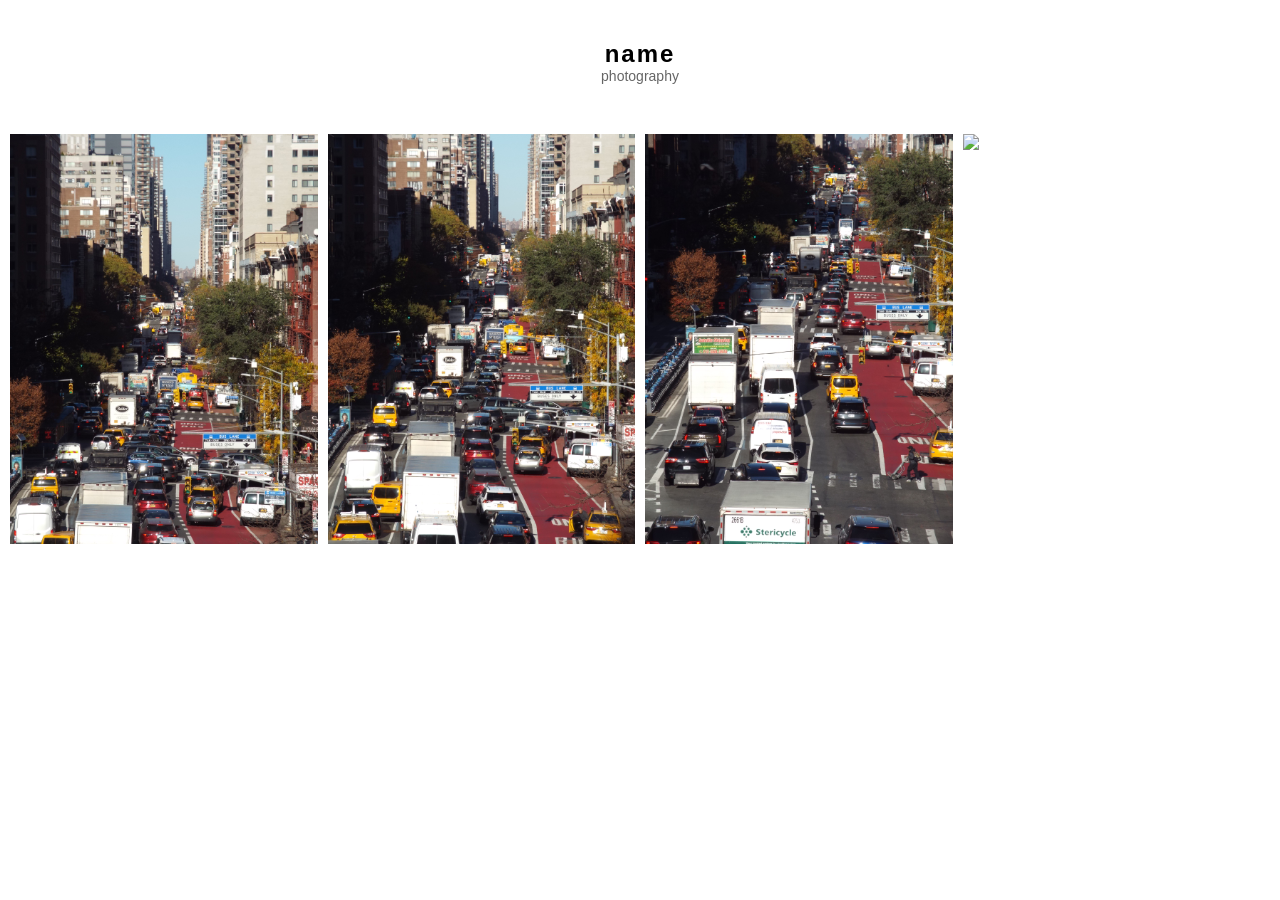
==== index.html @ 2ecf424a "yes" ====
<!DOCTYPE html>
<html lang="eng">
<head>
  <meta charset="UTF-8">
  <title>portfolio</title>
  <link rel="stylesheet" href="style.css">
</head>
<body>

  <header>
    <h1>name</h1>
    <p>photography</p>
  </header>

  <main class="gallery">
    <img src="images/1.jpg">
    <img src="images/2.jpg">
    <img src="images/3.jpg">
    <img src="images/4.jpg">
  </main>

</body>
</html>
---- style.css ----
* {
  margin: 0;
  padding: 0;
  box-sizing: border-box;
}

body {
  background: #fff;
  color: #000;
  font-family: Arial, sans-serif;
}

header {
  text-align: center;
  padding: 40px 0;
}

header h1 {
  font-size: 24px;
  letter-spacing: 2px;
}

header p {
  font-size: 14px;
  opacity: 0.6;
}

.gallery {
  display: grid;
  grid-template-columns: repeat(auto-fit, minmax(300px, 1fr));
  gap: 10px;
  padding: 10px;
}

.gallery img {
  width: 100%;
  display: block;
}
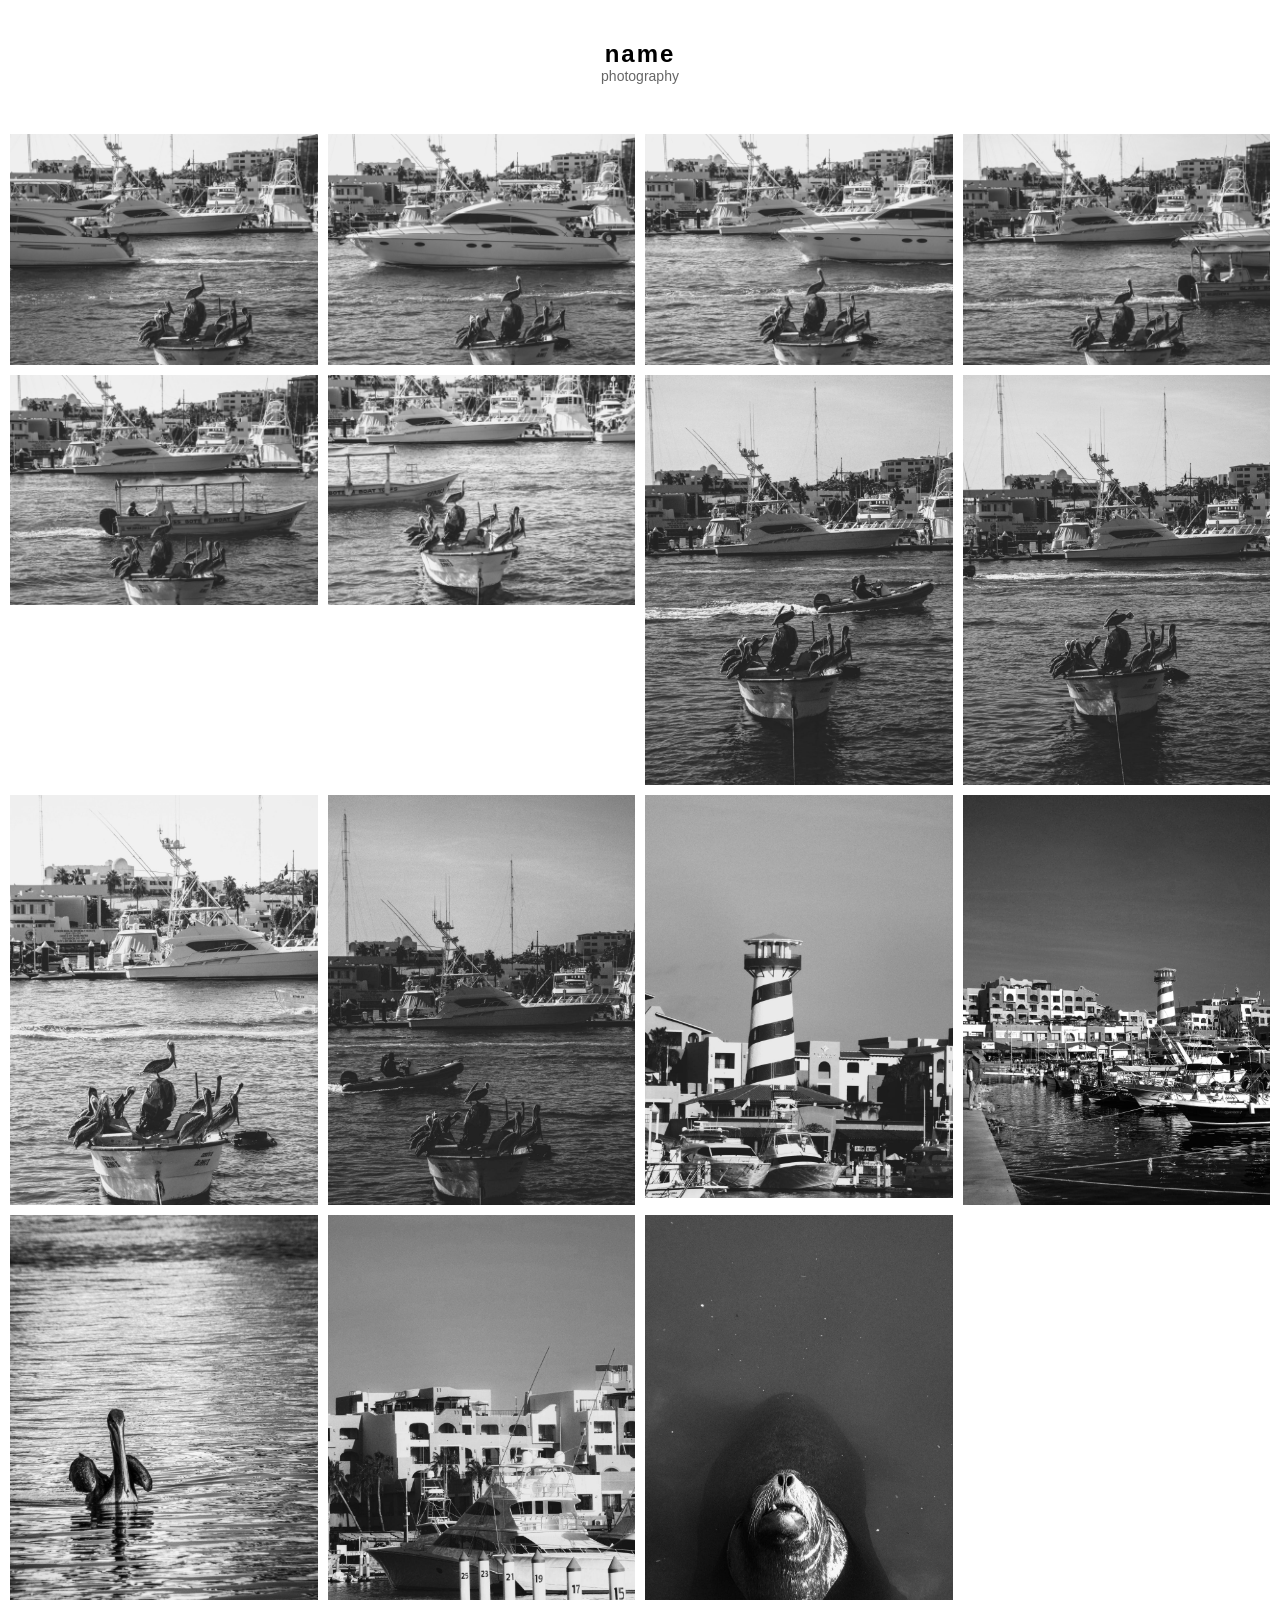
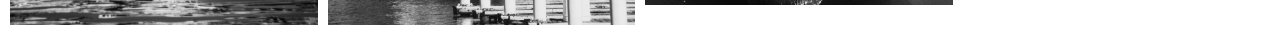
==== commit da577c4c: "Update index.html" ====
--- a/index.html
+++ b/index.html
@@ -17,6 +17,17 @@
     <img src="images/2.jpg">
     <img src="images/3.jpg">
     <img src="images/4.jpg">
+    <img src="images/5.jpg">
+    <img src="images/6.jpg">
+    <img src="images/7.jpg">
+    <img src="images/8.jpg">
+    <img src="images/9.jpg">
+    <img src="images/10.jpg">
+    <img src="images/11.jpg">
+    <img src="images/12.jpg">
+    <img src="images/13.jpg">
+    <img src="images/14.jpg">
+    <img src="images/15.jpg">
   </main>
 
 </body>
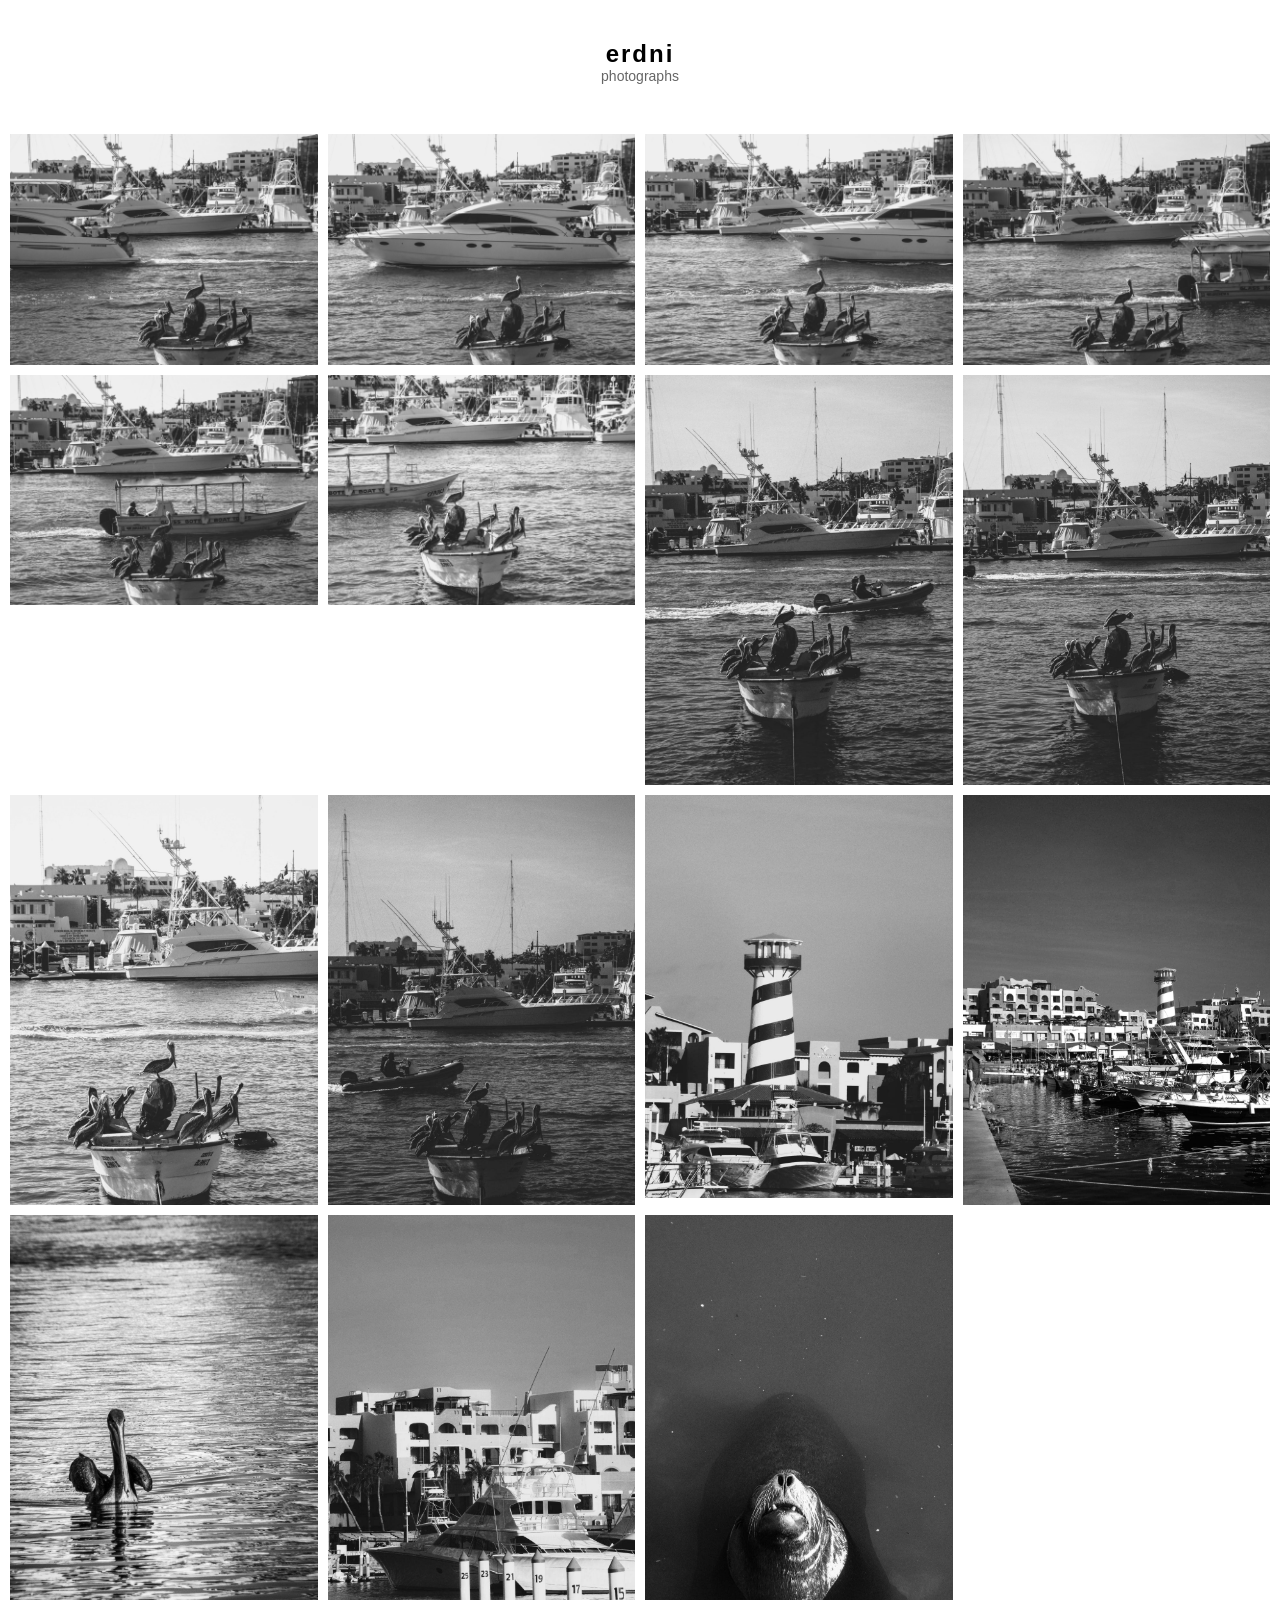
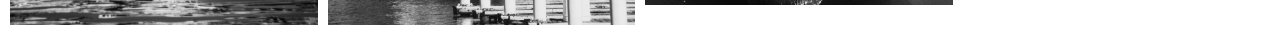
==== commit 5daa4624: "Update index.html" ====
--- a/index.html
+++ b/index.html
@@ -8,8 +8,8 @@
 <body>
 
   <header>
-    <h1>name</h1>
-    <p>photography</p>
+    <h1>erdni</h1>
+    <p>photographs</p>
   </header>
 
   <main class="gallery">
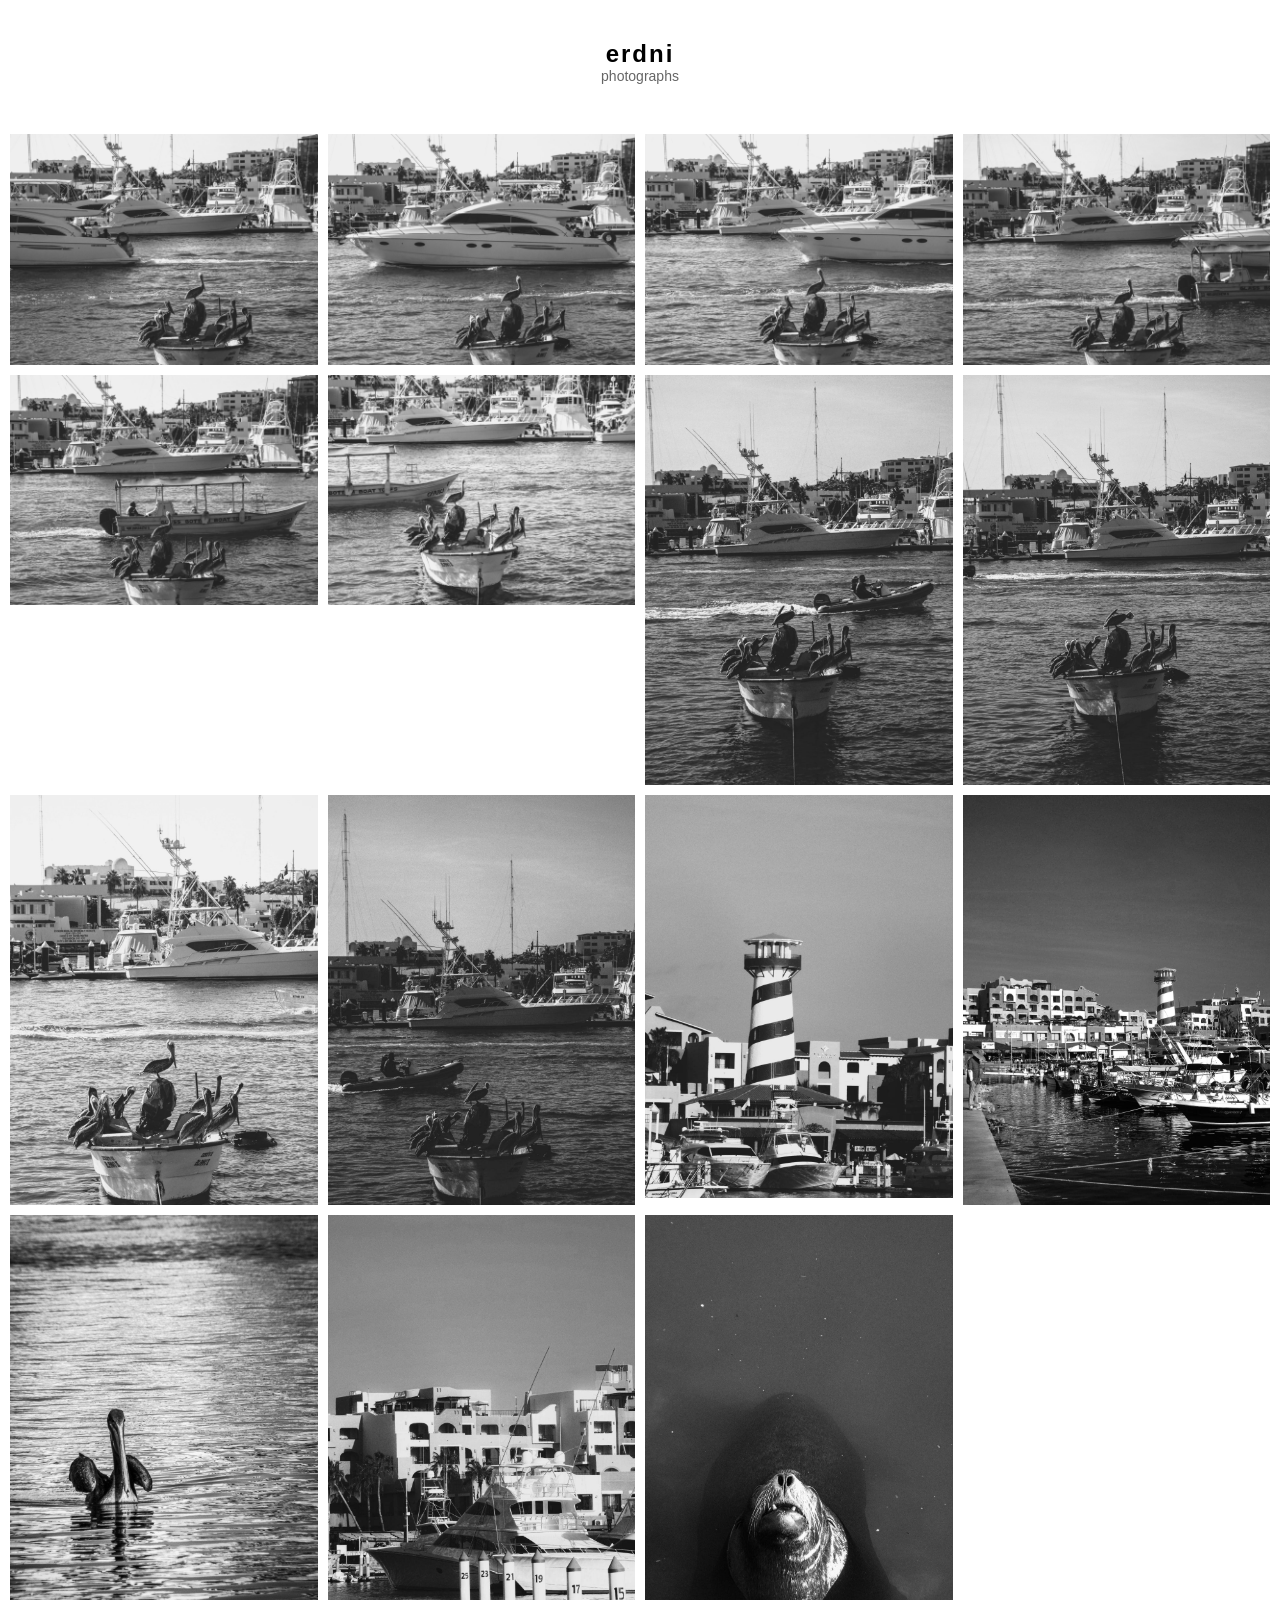
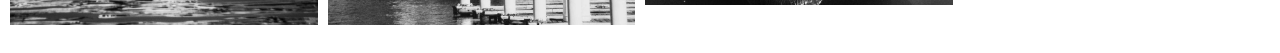
==== commit 25583940: "Update index.html" ====
--- a/index.html
+++ b/index.html
@@ -1,8 +1,8 @@
 <!DOCTYPE html>
-<html lang="eng">
+<html lang="en">
 <head>
   <meta charset="UTF-8">
-  <title>portfolio</title>
+  <title>erdni — portfolio</title>
   <link rel="stylesheet" href="style.css">
 </head>
 <body>
@@ -12,23 +12,31 @@
     <p>photographs</p>
   </header>
 
-  <main class="gallery">
-    <img src="images/1.jpg">
-    <img src="images/2.jpg">
-    <img src="images/3.jpg">
-    <img src="images/4.jpg">
-    <img src="images/5.jpg">
-    <img src="images/6.jpg">
-    <img src="images/7.jpg">
-    <img src="images/8.jpg">
-    <img src="images/9.jpg">
-    <img src="images/10.jpg">
-    <img src="images/11.jpg">
-    <img src="images/12.jpg">
-    <img src="images/13.jpg">
-    <img src="images/14.jpg">
-    <img src="images/15.jpg">
+  <!-- 👇 id нужен JS -->
+  <main class="gallery" id="gallery">
+    <img src="images/1.jpg" alt="photo 1">
+    <img src="images/2.jpg" alt="photo 2">
+    <img src="images/3.jpg" alt="photo 3">
+    <img src="images/4.jpg" alt="photo 4">
+    <img src="images/5.jpg" alt="photo 5">
+    <img src="images/6.jpg" alt="photo 6">
+    <img src="images/7.jpg" alt="photo 7">
+    <img src="images/8.jpg" alt="photo 8">
+    <img src="images/9.jpg" alt="photo 9">
+    <img src="images/10.jpg" alt="photo 10">
+    <img src="images/11.jpg" alt="photo 11">
+    <img src="images/12.jpg" alt="photo 12">
+    <img src="images/13.jpg" alt="photo 13">
+    <img src="images/14.jpg" alt="photo 14">
+    <img src="images/15.jpg" alt="photo 15">
   </main>
 
+  <!-- 👇 модальное окно -->
+  <div id="lightbox">
+    <img id="lightbox-img">
+  </div>
+
+  <!-- 👇 подключаем JS -->
+  <script src="script.js"></script>
 </body>
 </html>
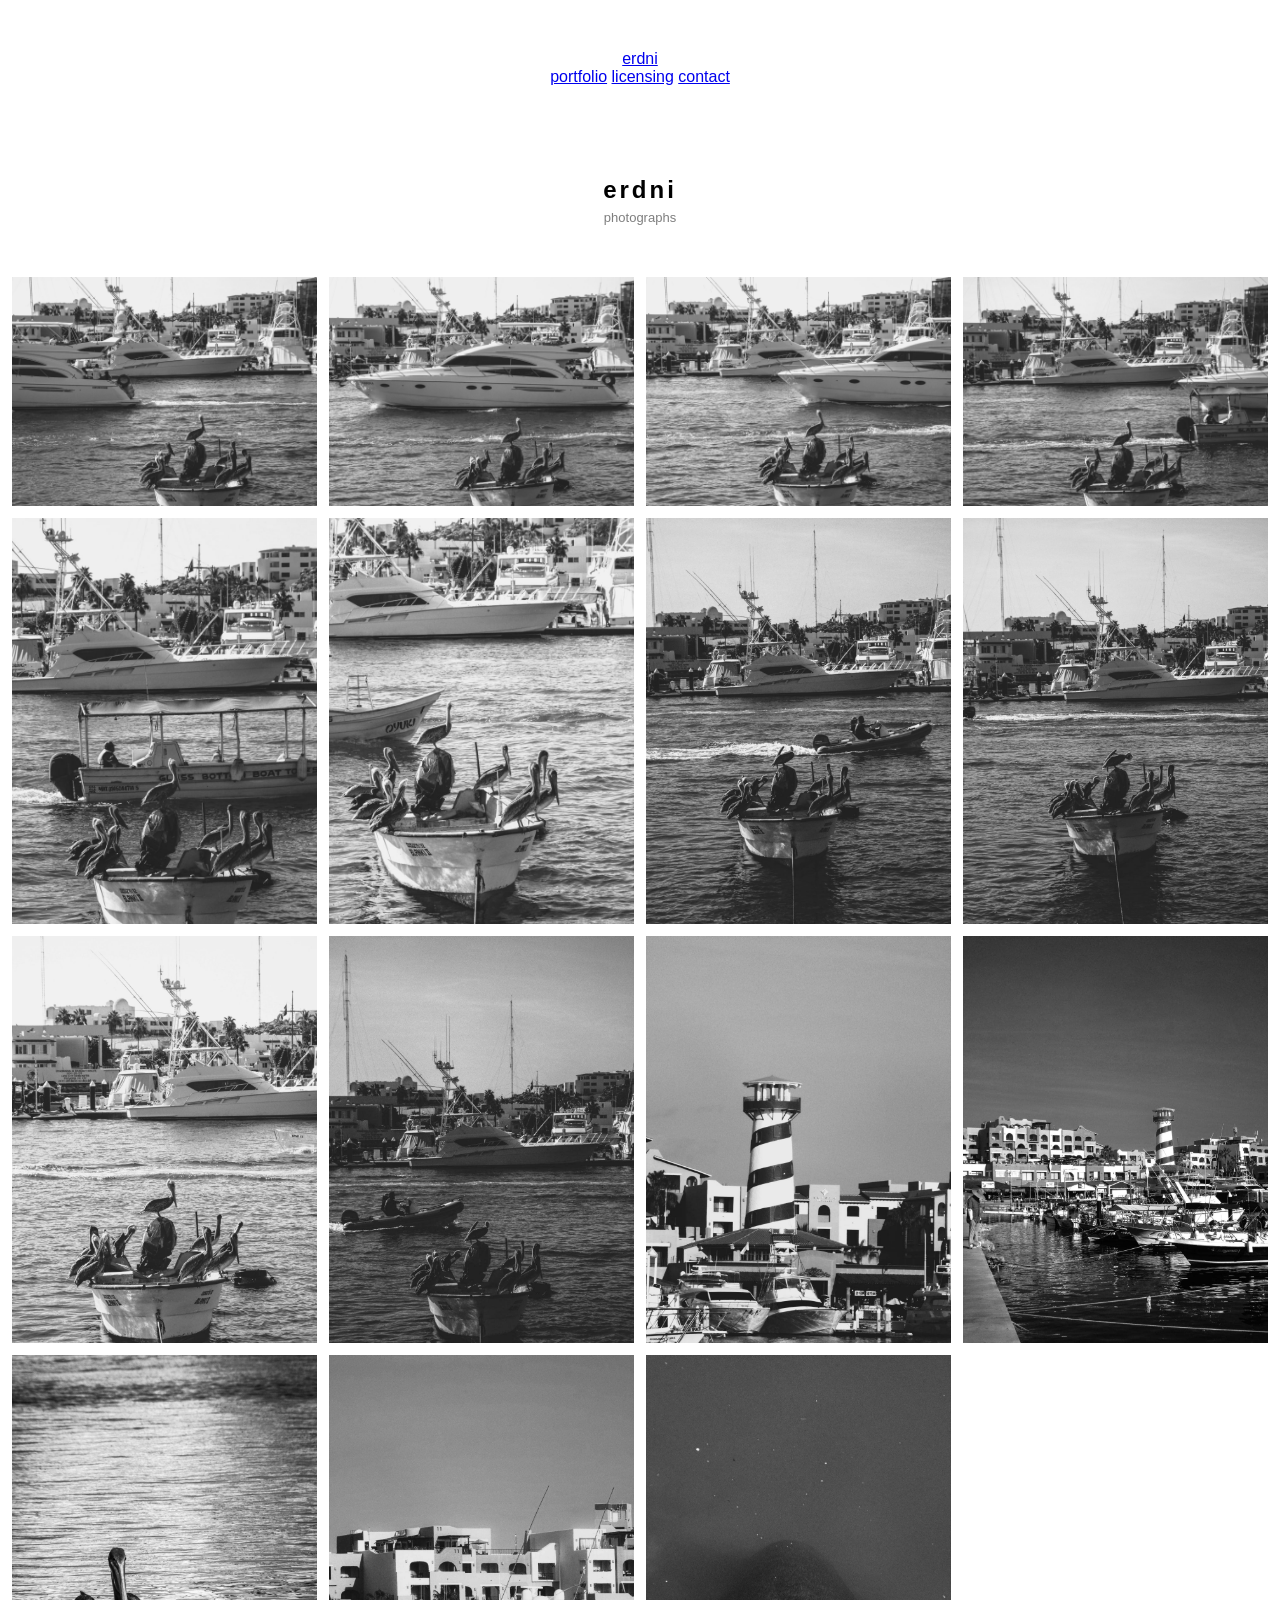
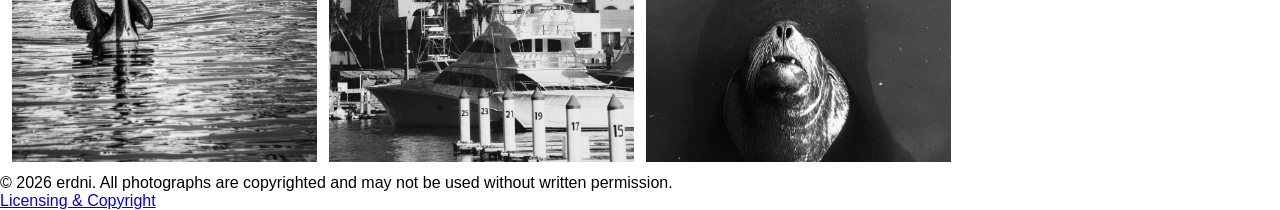
==== commit ab93ff8a: "Update index.html" ====
--- a/index.html
+++ b/index.html
@@ -2,12 +2,27 @@
 <html lang="en">
 <head>
   <meta charset="UTF-8">
+  <meta name="viewport" content="width=device-width, initial-scale=1">
+
   <title>erdni — portfolio</title>
+
+  <meta name="copyright" content="© erdni. All rights reserved.">
   <link rel="stylesheet" href="style.css">
 </head>
 <body>
 
-  <header>
+  <!-- ✅ Новая шапка-навигация (вместо “зелёного” блока) -->
+  <header class="site-header">
+    <a class="brand" href="/">erdni</a>
+    <nav class="nav">
+      <a href="#gallery">portfolio</a>
+      <a href="/licensing.html">licensing</a>
+      <a href="mailto:erdneev1909@icloud.com">contact</a>
+    </nav>
+  </header>
+
+  <!-- ✅ Ваш “белый” блок оставляем (только дали класс для стилизации) -->
+  <header class="hero">
     <h1>erdni</h1>
     <p>photographs</p>
   </header>
@@ -31,10 +46,20 @@
     <img src="images/15.jpg" alt="photo 15">
   </main>
 
+  <!-- ✅ Футер с авторским правом -->
+  <footer class="site-footer">
+    <p>© <span id="y"></span> erdni. All photographs are copyrighted and may not be used without written permission.</p>
+    <p><a href="/licensing.html">Licensing &amp; Copyright</a></p>
+  </footer>
+
   <!-- 👇 модальное окно -->
   <div id="lightbox">
-    <img id="lightbox-img">
+    <img id="lightbox-img" alt="">
   </div>
+
+  <script>
+    document.getElementById('y').textContent = new Date().getFullYear();
+  </script>
 
   <!-- 👇 подключаем JS -->
   <script src="script.js"></script>
--- a/style.css
+++ b/style.css
@@ -1,38 +1,87 @@
+/* reset */
 * {
   margin: 0;
   padding: 0;
   box-sizing: border-box;
 }
 
+/* base */
 body {
   background: #fff;
   color: #000;
   font-family: Arial, sans-serif;
 }
 
+/* header */
 header {
   text-align: center;
-  padding: 40px 0;
+  padding: 50px 0 40px;
 }
 
 header h1 {
   font-size: 24px;
-  letter-spacing: 2px;
+  letter-spacing: 3px;
+  text-transform: lowercase;
 }
 
 header p {
-  font-size: 14px;
-  opacity: 0.6;
+  font-size: 13px;
+  opacity: 0.5;
+  margin-top: 6px;
 }
 
+/* gallery grid */
 .gallery {
   display: grid;
-  grid-template-columns: repeat(auto-fit, minmax(300px, 1fr));
-  gap: 10px;
-  padding: 10px;
+  grid-template-columns: repeat(auto-fit, minmax(280px, 1fr));
+  gap: 12px;
+  padding: 12px;
 }
 
+/* images */
 .gallery img {
   width: 100%;
+  height: 100%;
+  object-fit: cover;
   display: block;
+  cursor: zoom-in;
+  transition: transform 0.3s ease, opacity 0.3s ease;
 }
+
+/* subtle hover (очень аккуратно) */
+.gallery img:hover {
+  transform: scale(1.015);
+  opacity: 0.95;
+}
+
+/* LIGHTBOX */
+#lightbox {
+  position: fixed;
+  inset: 0;
+  background: rgba(0,0,0,0.92);
+  display: none;
+  align-items: center;
+  justify-content: center;
+  z-index: 999;
+}
+
+#lightbox.show {
+  display: flex;
+}
+
+#lightbox img {
+  max-width: 92%;
+  max-height: 92%;
+  cursor: zoom-out;
+}
+
+/* mobile tweaks */
+@media (max-width: 600px) {
+  header {
+    padding: 30px 0;
+  }
+
+  header h1 {
+    font-size: 20px;
+  }
+}
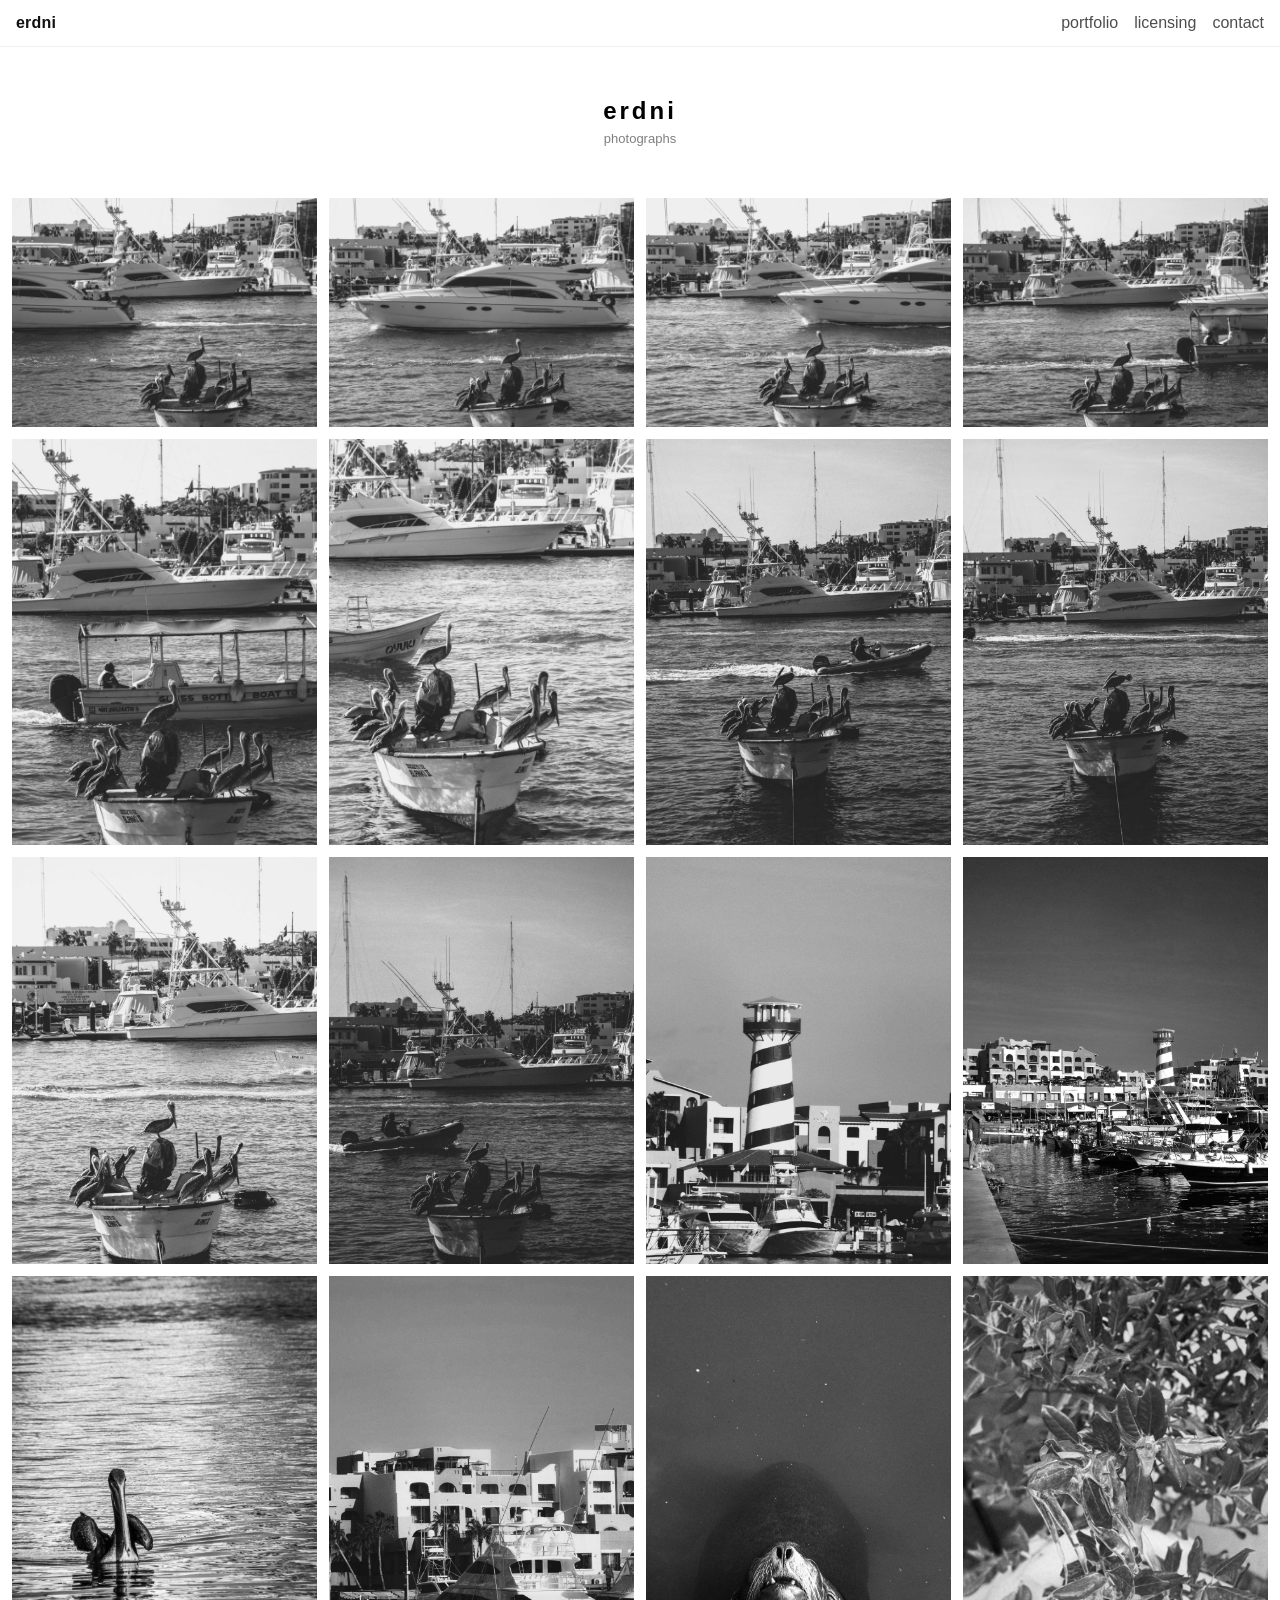
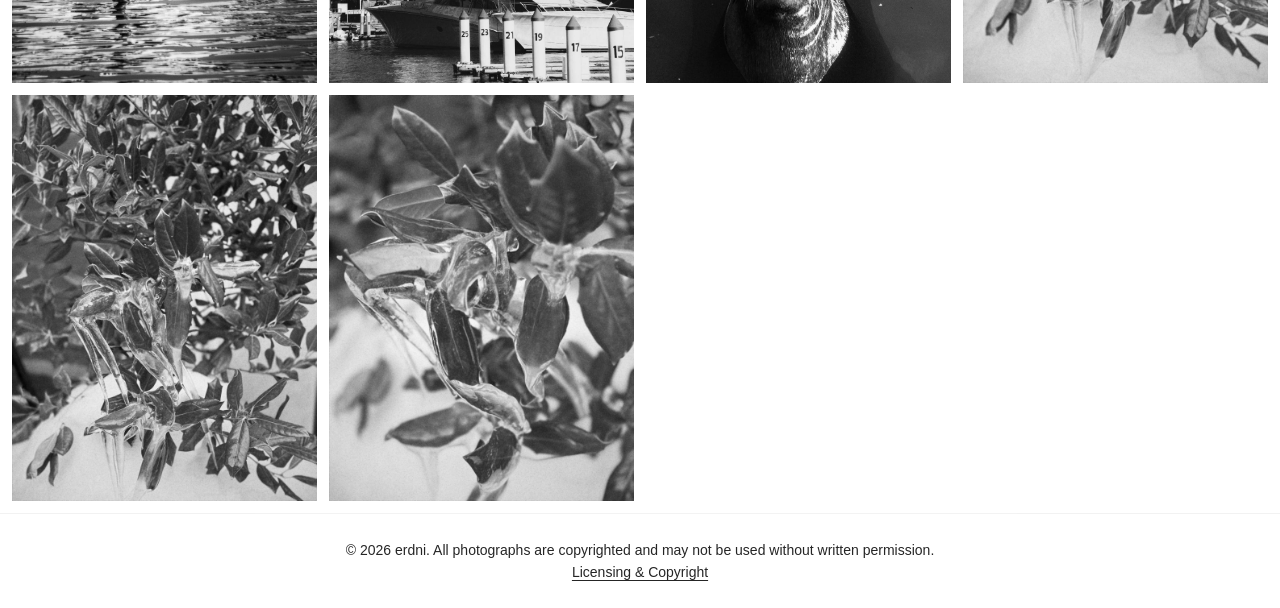
==== commit 5a2fa36f: "Update index.html" ====
--- a/index.html
+++ b/index.html
@@ -44,6 +44,9 @@
     <img src="images/13.jpg" alt="photo 13">
     <img src="images/14.jpg" alt="photo 14">
     <img src="images/15.jpg" alt="photo 15">
+    <img src="images/16.jpg" alt="photo 16">
+    <img src="images/17.jpg" alt="photo 17">
+    <img src="images/18.jpg" alt="photo 18">
   </main>
 
   <!-- ✅ Футер с авторским правом -->
--- a/style.css
+++ b/style.css
@@ -12,19 +12,63 @@
   font-family: Arial, sans-serif;
 }
 
-/* header */
-header {
+/* ===== NAV HEADER (new) ===== */
+.site-header{
+  position: sticky;
+  top: 0;
+  z-index: 50;
+
+  display: flex;
+  align-items: center;
+  justify-content: space-between;
+  gap: 12px;
+
+  padding: 14px 16px;
+  background: rgba(255,255,255,.85);
+  backdrop-filter: blur(10px);
+  border-bottom: 1px solid rgba(0,0,0,.06);
+}
+
+.brand{
+  text-decoration: none;
+  color: #111;
+  font-weight: 700;
+  letter-spacing: .2px;
+  text-transform: lowercase;
+}
+
+.nav{
+  display: flex;
+  gap: 16px;
+}
+
+.nav a{
+  text-decoration: none;
+  color: #111;
+  opacity: .75;
+  font-weight: 500;
+  text-transform: lowercase;
+}
+
+.nav a:hover{ opacity: 1; }
+
+@media (max-width: 700px){
+  .nav{ gap: 12px; font-size: 14px; }
+}
+
+/* ===== HERO (your old header styles moved here) ===== */
+.hero {
   text-align: center;
   padding: 50px 0 40px;
 }
 
-header h1 {
+.hero h1 {
   font-size: 24px;
   letter-spacing: 3px;
   text-transform: lowercase;
 }
 
-header p {
+.hero p {
   font-size: 13px;
   opacity: 0.5;
   margin-top: 6px;
@@ -54,6 +98,30 @@
   opacity: 0.95;
 }
 
+/* ===== FOOTER (new) ===== */
+.site-footer{
+  padding: 22px 16px;
+  border-top: 1px solid rgba(0,0,0,.06);
+  font-size: 14px;
+  opacity: .85;
+  text-align: center;
+}
+
+.site-footer p{ margin: 6px 0; }
+
+.site-footer a{
+  color: inherit;
+  text-decoration: underline;
+  text-underline-offset: 3px;
+}
+
+/* ===== LICENSING PAGE (optional but recommended) ===== */
+.wrap{ max-width: 900px; margin: 0 auto; }
+.license{ padding: 28px 16px; }
+.license h1{ margin: 0 0 10px; }
+.license h2{ margin: 22px 0 8px; font-size: 18px; }
+.license ul{ margin: 8px 0 0 18px; }
+
 /* LIGHTBOX */
 #lightbox {
   position: fixed;
@@ -77,11 +145,11 @@
 
 /* mobile tweaks */
 @media (max-width: 600px) {
-  header {
+  .hero {
     padding: 30px 0;
   }
 
-  header h1 {
+  .hero h1 {
     font-size: 20px;
   }
 }
